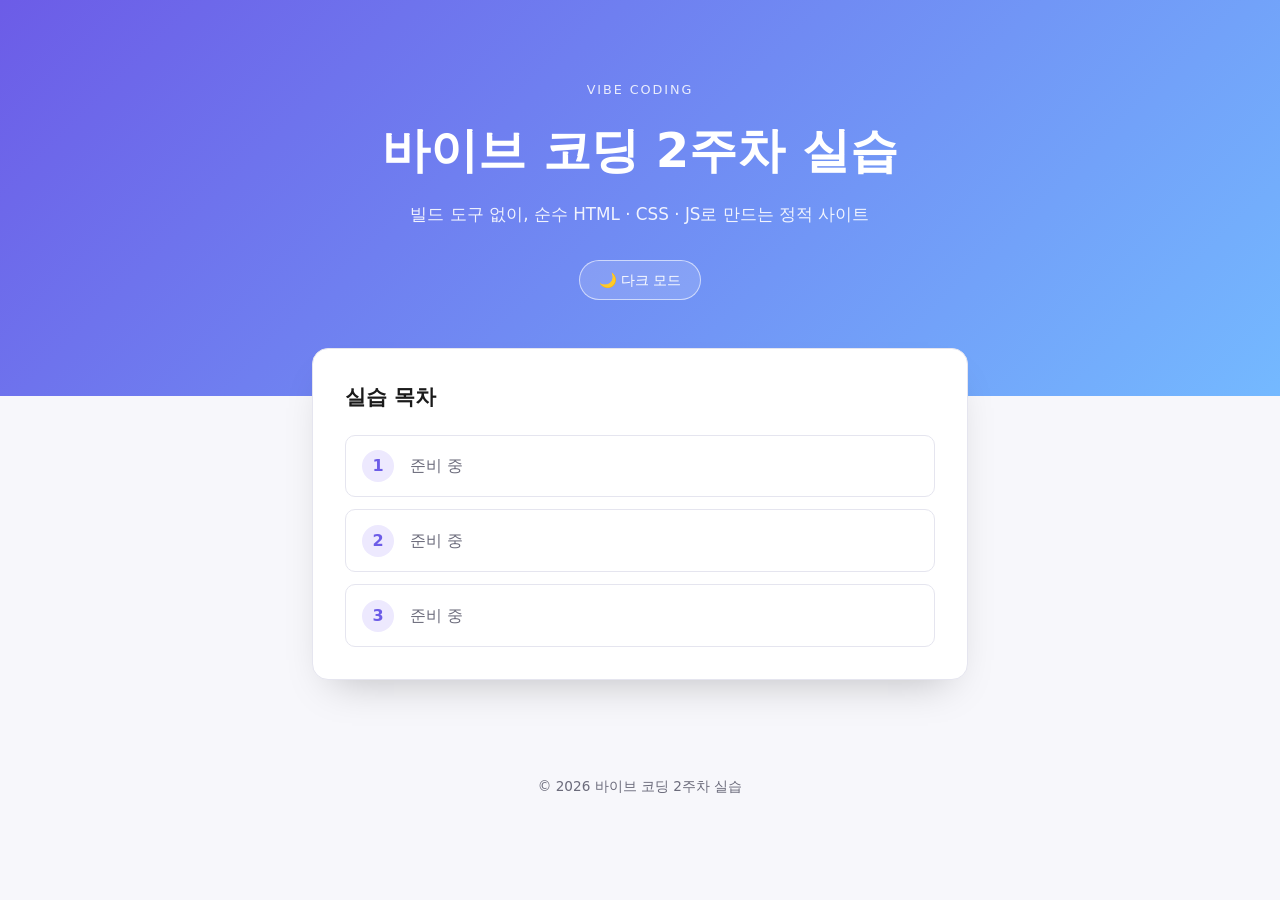
==== index.html @ 9d6e0a81 "index 생성" ====
<!DOCTYPE html>
<html lang="ko">
<head>
  <meta charset="UTF-8">
  <meta name="viewport" content="width=device-width, initial-scale=1.0">
  <title>바이브 코딩 2주차 실습</title>
  <link rel="stylesheet" href="css/style.css">
</head>
<body>
  <header class="hero">
    <div class="hero-inner">
      <p class="eyebrow">Vibe Coding</p>
      <h1>바이브 코딩 2주차 실습</h1>
      <p class="subtitle">빌드 도구 없이, 순수 HTML · CSS · JS로 만드는 정적 사이트</p>
      <button id="theme-toggle" class="theme-toggle" type="button" aria-label="테마 전환">🌙 다크 모드</button>
    </div>
  </header>

  <main>
    <section class="toc">
      <h2>실습 목차</h2>
      <ol class="toc-list">
        <li class="toc-item">
          <span class="toc-number">1</span>
          <span class="toc-text">준비 중</span>
        </li>
        <li class="toc-item">
          <span class="toc-number">2</span>
          <span class="toc-text">준비 중</span>
        </li>
        <li class="toc-item">
          <span class="toc-number">3</span>
          <span class="toc-text">준비 중</span>
        </li>
      </ol>
    </section>
  </main>

  <footer>
    <p>&copy; 2026 바이브 코딩 2주차 실습</p>
  </footer>

  <script src="js/main.js"></script>
</body>
</html>
---- css/style.css ----
:root {
  --bg: #f7f7fb;
  --text: #1a1a1a;
  --muted: #6b6b7b;
  --card-bg: #ffffff;
  --border: #e5e5ef;
  --accent: #6c5ce7;
  --accent-soft: #ede9fe;
}

:root[data-theme="dark"] {
  --bg: #12121a;
  --text: #f0f0f5;
  --muted: #a0a0b0;
  --card-bg: #1c1c28;
  --border: #2c2c3a;
  --accent: #a29bfe;
  --accent-soft: #2a2645;
}

* {
  box-sizing: border-box;
  margin: 0;
  padding: 0;
}

body {
  font-family: system-ui, -apple-system, "Segoe UI", sans-serif;
  line-height: 1.6;
  color: var(--text);
  background: var(--bg);
  transition: background 0.2s ease, color 0.2s ease;
}

/* 히어로 영역 */
.hero {
  background: linear-gradient(135deg, var(--accent) 0%, #74b9ff 100%);
  padding: 5rem 2rem 6rem;
  color: #fff;
  text-align: center;
}

.hero-inner {
  max-width: 640px;
  margin: 0 auto;
}

.eyebrow {
  text-transform: uppercase;
  letter-spacing: 0.15em;
  font-size: 0.8rem;
  opacity: 0.85;
  margin-bottom: 0.75rem;
}

.hero h1 {
  font-size: clamp(2rem, 5vw, 3rem);
  font-weight: 800;
  margin-bottom: 0.75rem;
}

.subtitle {
  font-size: 1.05rem;
  opacity: 0.9;
  margin-bottom: 2rem;
}

.theme-toggle {
  border: 1px solid rgba(255, 255, 255, 0.6);
  background: rgba(255, 255, 255, 0.15);
  color: #fff;
  padding: 0.6rem 1.2rem;
  border-radius: 999px;
  font-size: 0.9rem;
  cursor: pointer;
  transition: background 0.2s ease, transform 0.15s ease;
}

.theme-toggle:hover {
  background: rgba(255, 255, 255, 0.28);
  transform: translateY(-1px);
}

/* 본문 */
main {
  max-width: 720px;
  margin: -3rem auto 0;
  padding: 0 2rem 4rem;
}

.toc {
  background: var(--card-bg);
  border: 1px solid var(--border);
  border-radius: 16px;
  padding: 2rem;
  box-shadow: 0 20px 40px -20px rgba(0, 0, 0, 0.25);
}

.toc h2 {
  font-size: 1.3rem;
  margin-bottom: 1.25rem;
}

.toc-list {
  list-style: none;
  display: flex;
  flex-direction: column;
  gap: 0.75rem;
}

.toc-item {
  display: flex;
  align-items: center;
  gap: 1rem;
  padding: 0.9rem 1rem;
  border: 1px solid var(--border);
  border-radius: 10px;
  transition: border-color 0.2s ease, transform 0.15s ease;
}

.toc-item:hover {
  border-color: var(--accent);
  transform: translateX(4px);
}

.toc-number {
  display: inline-flex;
  align-items: center;
  justify-content: center;
  width: 2rem;
  height: 2rem;
  border-radius: 50%;
  background: var(--accent-soft);
  color: var(--accent);
  font-weight: 700;
  flex-shrink: 0;
}

.toc-text {
  color: var(--muted);
}

/* 푸터 */
footer {
  text-align: center;
  padding: 2rem;
  color: var(--muted);
  font-size: 0.85rem;
}
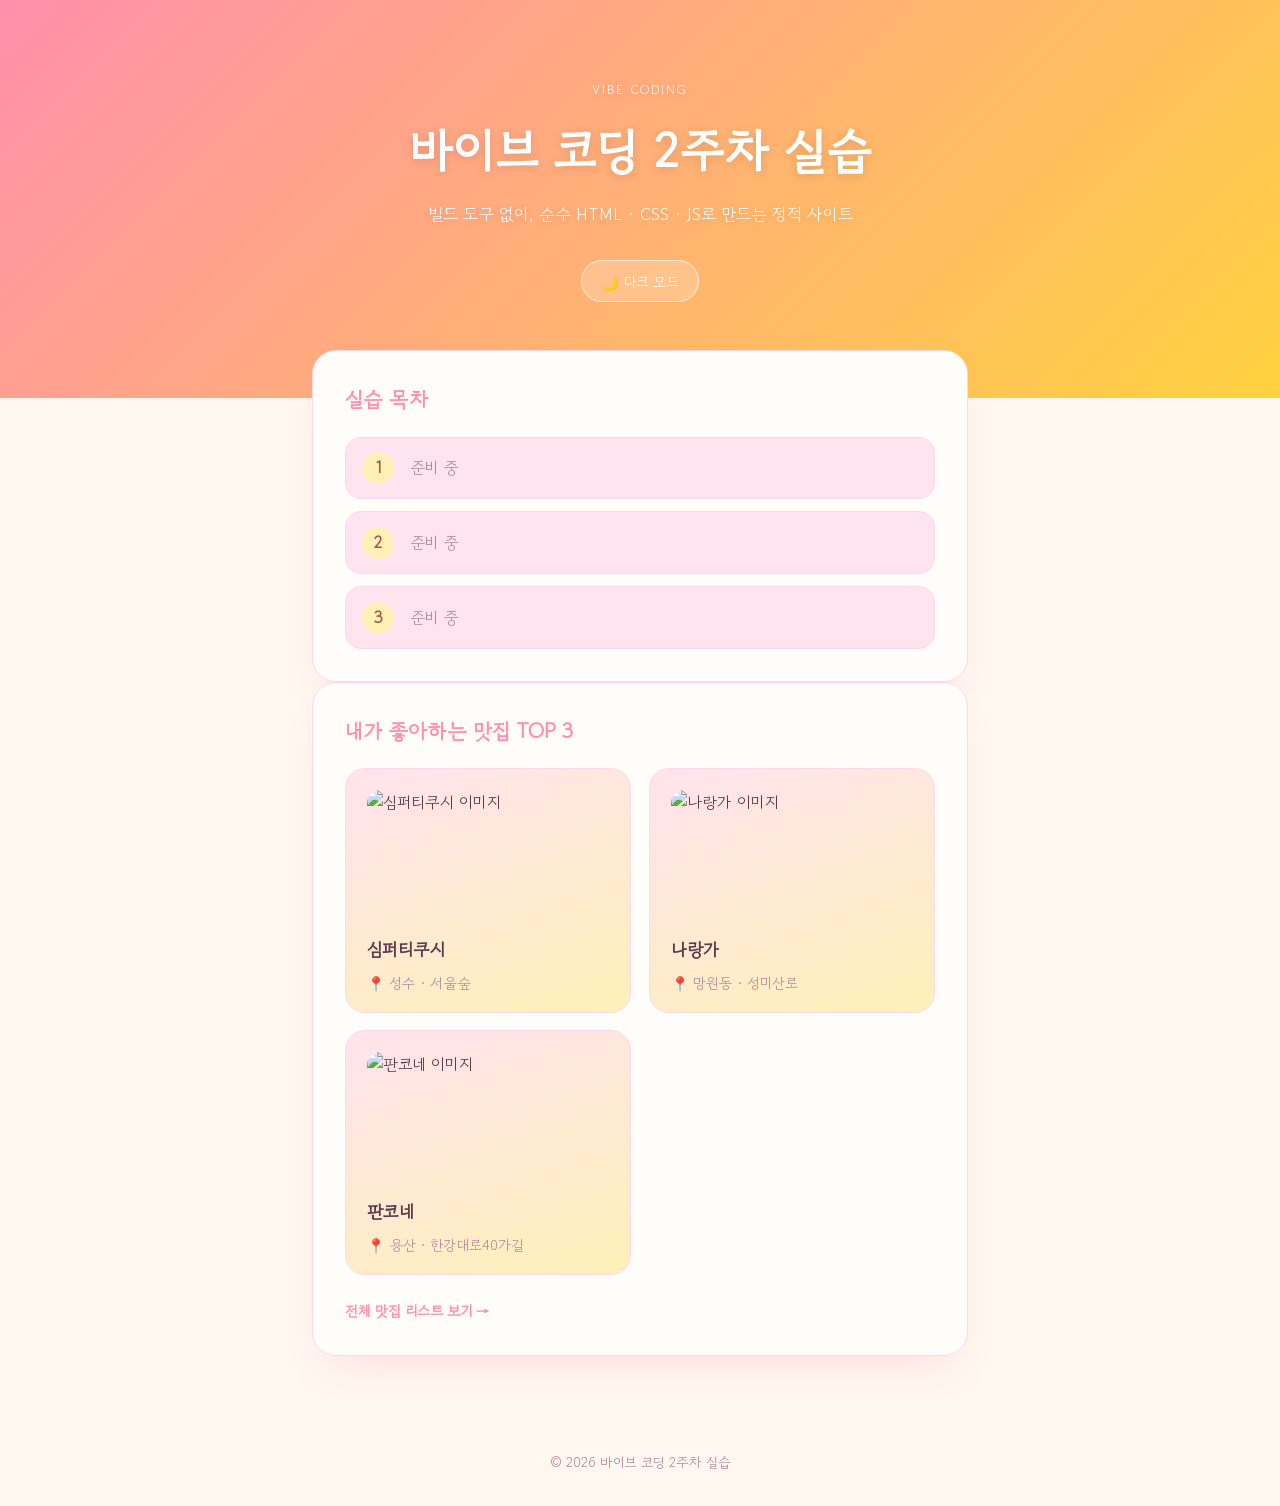
==== commit ec95af9d: "맛집 이미지를 테마에 맞는 사진으로 교체 무작위 picsum 이미지 대신 loremflickr 키워드 검색을 사용해 각 가게 성격(파스타, 베이커리, 젤라또 등)에 맞는 이미지로 " ====
--- a/index.html
+++ b/index.html
@@ -34,6 +34,28 @@
         </li>
       </ol>
     </section>
+
+    <section class="restaurants">
+      <h2>내가 좋아하는 맛집 TOP 3</h2>
+      <ul class="restaurant-grid">
+        <li class="restaurant-card">
+          <img class="restaurant-image" src="https://loremflickr.com/400/300/pasta?lock=1" alt="심퍼티쿠시 이미지" loading="lazy">
+          <span class="restaurant-name">심퍼티쿠시</span>
+          <span class="restaurant-location">📍 성수 · 서울숲</span>
+        </li>
+        <li class="restaurant-card">
+          <img class="restaurant-image" src="https://loremflickr.com/400/300/noodles?lock=2" alt="나랑가 이미지" loading="lazy">
+          <span class="restaurant-name">나랑가</span>
+          <span class="restaurant-location">📍 망원동 · 성미산로</span>
+        </li>
+        <li class="restaurant-card">
+          <img class="restaurant-image" src="https://loremflickr.com/400/300/bakery?lock=3" alt="판코네 이미지" loading="lazy">
+          <span class="restaurant-name">판코네</span>
+          <span class="restaurant-location">📍 용산 · 한강대로40가길</span>
+        </li>
+      </ul>
+      <a class="back-link" href="restaurants.html">전체 맛집 리스트 보기 →</a>
+    </section>
   </main>
 
   <footer>
--- a/css/style.css
+++ b/css/style.css
@@ -1,21 +1,27 @@
+@import url('https://fonts.googleapis.com/css2?family=Gowun+Dodum&display=swap');
+
 :root {
-  --bg: #f7f7fb;
-  --text: #1a1a1a;
-  --muted: #6b6b7b;
-  --card-bg: #ffffff;
-  --border: #e5e5ef;
-  --accent: #6c5ce7;
-  --accent-soft: #ede9fe;
+  --bg: #fff7f0;
+  --text: #5b3a4a;
+  --muted: #b48a9a;
+  --card-bg: #fffdfa;
+  --border: #ffd6e8;
+  --accent: #ff8fab;
+  --accent-2: #ffd23f;
+  --accent-soft: #fff0b8;
+  --pink-soft: #ffe3ee;
 }
 
 :root[data-theme="dark"] {
-  --bg: #12121a;
-  --text: #f0f0f5;
-  --muted: #a0a0b0;
-  --card-bg: #1c1c28;
-  --border: #2c2c3a;
-  --accent: #a29bfe;
-  --accent-soft: #2a2645;
+  --bg: #2b1f2a;
+  --text: #ffe9f2;
+  --muted: #d9aec2;
+  --card-bg: #3a2b3a;
+  --border: #5c3f52;
+  --accent: #ff9ecf;
+  --accent-2: #ffd23f;
+  --accent-soft: #4a3a2a;
+  --pink-soft: #4a2f42;
 }
 
 * {
@@ -25,7 +31,7 @@
 }
 
 body {
-  font-family: system-ui, -apple-system, "Segoe UI", sans-serif;
+  font-family: "Gowun Dodum", system-ui, -apple-system, "Segoe UI", sans-serif;
   line-height: 1.6;
   color: var(--text);
   background: var(--bg);
@@ -34,10 +40,11 @@
 
 /* 히어로 영역 */
 .hero {
-  background: linear-gradient(135deg, var(--accent) 0%, #74b9ff 100%);
+  background: linear-gradient(135deg, var(--accent) 0%, var(--accent-2) 100%);
   padding: 5rem 2rem 6rem;
   color: #fff;
   text-align: center;
+  text-shadow: 0 2px 10px rgba(0, 0, 0, 0.12);
 }
 
 .hero-inner {
@@ -49,7 +56,7 @@
   text-transform: uppercase;
   letter-spacing: 0.15em;
   font-size: 0.8rem;
-  opacity: 0.85;
+  opacity: 0.9;
   margin-bottom: 0.75rem;
 }
 
@@ -61,24 +68,25 @@
 
 .subtitle {
   font-size: 1.05rem;
-  opacity: 0.9;
+  opacity: 0.95;
   margin-bottom: 2rem;
 }
 
 .theme-toggle {
-  border: 1px solid rgba(255, 255, 255, 0.6);
-  background: rgba(255, 255, 255, 0.15);
+  border: 1px solid rgba(255, 255, 255, 0.7);
+  background: rgba(255, 255, 255, 0.2);
   color: #fff;
   padding: 0.6rem 1.2rem;
   border-radius: 999px;
   font-size: 0.9rem;
+  font-family: inherit;
   cursor: pointer;
   transition: background 0.2s ease, transform 0.15s ease;
 }
 
 .theme-toggle:hover {
-  background: rgba(255, 255, 255, 0.28);
-  transform: translateY(-1px);
+  background: rgba(255, 255, 255, 0.35);
+  transform: translateY(-1px) scale(1.03);
 }
 
 /* 본문 */
@@ -88,17 +96,20 @@
   padding: 0 2rem 4rem;
 }
 
-.toc {
+.toc,
+.restaurants {
   background: var(--card-bg);
   border: 1px solid var(--border);
-  border-radius: 16px;
+  border-radius: 24px;
   padding: 2rem;
-  box-shadow: 0 20px 40px -20px rgba(0, 0, 0, 0.25);
-}
-
-.toc h2 {
+  box-shadow: 0 20px 40px -20px rgba(255, 143, 171, 0.35);
+}
+
+.toc h2,
+.restaurants h2 {
   font-size: 1.3rem;
   margin-bottom: 1.25rem;
+  color: var(--accent);
 }
 
 .toc-list {
@@ -113,14 +124,15 @@
   align-items: center;
   gap: 1rem;
   padding: 0.9rem 1rem;
+  background: var(--pink-soft);
   border: 1px solid var(--border);
-  border-radius: 10px;
+  border-radius: 16px;
   transition: border-color 0.2s ease, transform 0.15s ease;
 }
 
 .toc-item:hover {
   border-color: var(--accent);
-  transform: translateX(4px);
+  transform: translateX(4px) scale(1.02);
 }
 
 .toc-number {
@@ -131,13 +143,70 @@
   height: 2rem;
   border-radius: 50%;
   background: var(--accent-soft);
-  color: var(--accent);
+  color: #a15a3f;
   font-weight: 700;
   flex-shrink: 0;
 }
 
 .toc-text {
   color: var(--muted);
+}
+
+/* 맛집 리스트 */
+.restaurant-grid {
+  list-style: none;
+  display: grid;
+  grid-template-columns: repeat(auto-fill, minmax(220px, 1fr));
+  gap: 1.1rem;
+}
+
+.restaurant-card {
+  position: relative;
+  display: flex;
+  flex-direction: column;
+  gap: 0.4rem;
+  padding: 1.3rem 1.3rem 1.1rem;
+  background: linear-gradient(160deg, var(--pink-soft) 0%, var(--accent-soft) 100%);
+  border: 1px solid var(--border);
+  border-radius: 20px;
+  transition: border-color 0.2s ease, transform 0.2s ease, box-shadow 0.2s ease;
+}
+
+.restaurant-image {
+  width: 100%;
+  height: 140px;
+  object-fit: cover;
+  border-radius: 14px;
+}
+
+.restaurant-card:hover {
+  border-color: var(--accent);
+  transform: translateY(-4px) rotate(-1deg);
+  box-shadow: 0 16px 28px -16px rgba(255, 143, 171, 0.5);
+}
+
+.restaurant-name {
+  font-weight: 700;
+  font-size: 1.1rem;
+  color: var(--text);
+}
+
+.restaurant-location {
+  color: var(--muted);
+  font-size: 0.9rem;
+}
+
+.back-link {
+  display: inline-block;
+  margin-top: 1.5rem;
+  color: var(--accent);
+  text-decoration: none;
+  font-size: 0.9rem;
+  font-weight: 700;
+}
+
+.back-link:hover {
+  text-decoration: underline;
 }
 
 /* 푸터 */
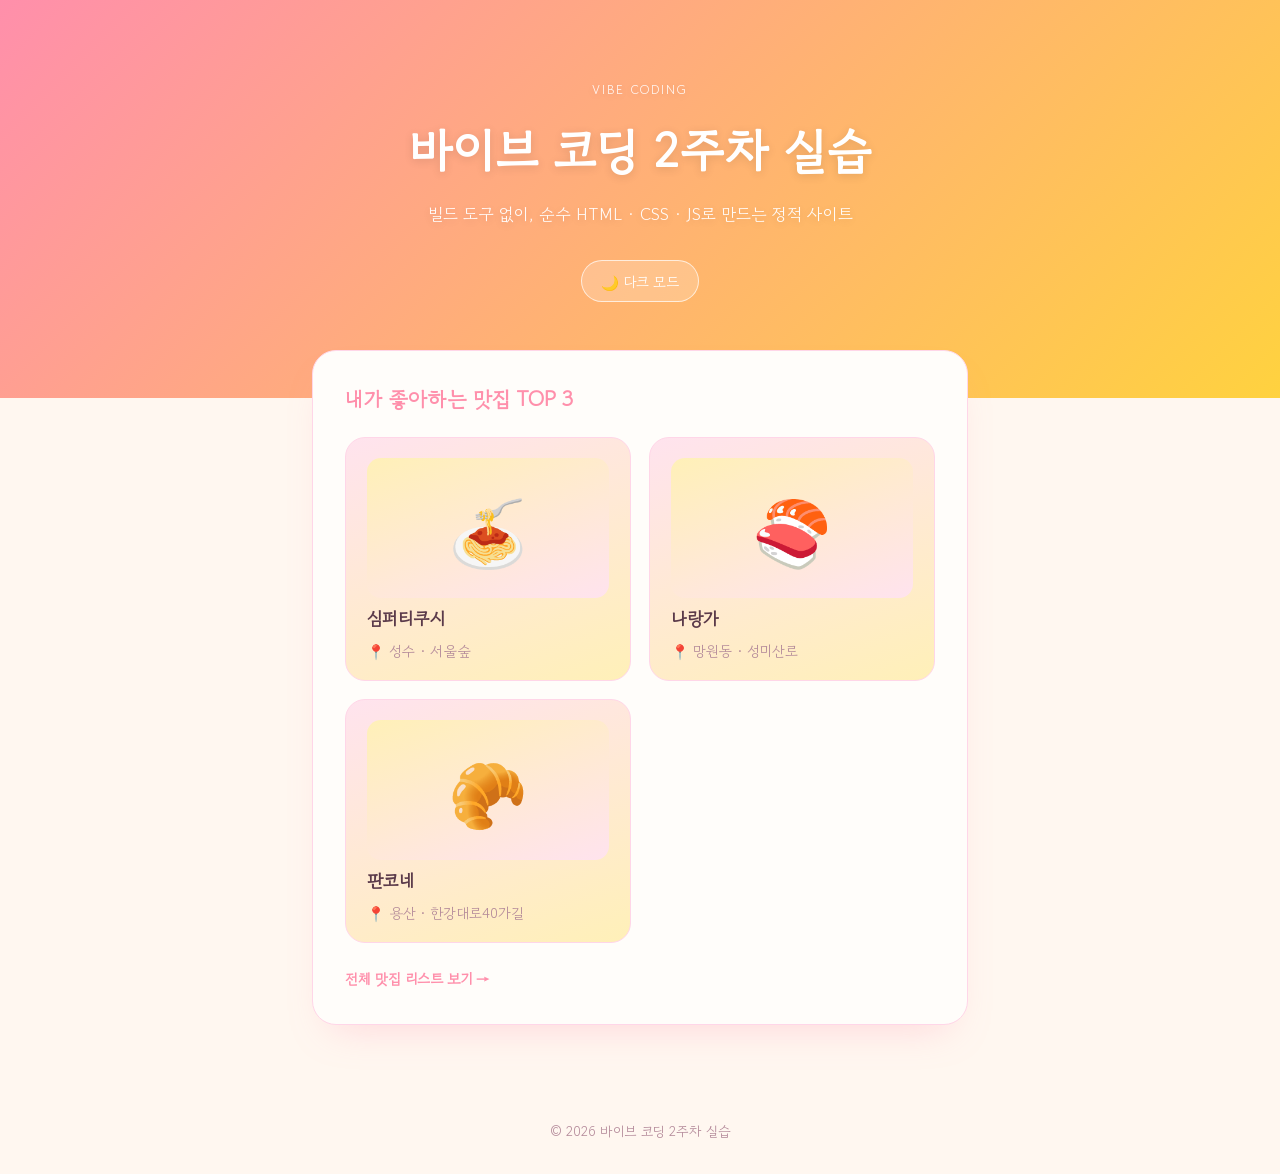
==== commit aa95cf4a: "맛집 이미지를 일러스트 이모지로 교체하고 목차 섹션 제거 사진 대신 가게 성격에 맞는 이모지 일러스트(파스타, 초밥, 빵 등)를 사용하고, 사용하지 않는 실습 목차 섹션과 관련 C" ====
--- a/index.html
+++ b/index.html
@@ -17,39 +17,21 @@
   </header>
 
   <main>
-    <section class="toc">
-      <h2>실습 목차</h2>
-      <ol class="toc-list">
-        <li class="toc-item">
-          <span class="toc-number">1</span>
-          <span class="toc-text">준비 중</span>
-        </li>
-        <li class="toc-item">
-          <span class="toc-number">2</span>
-          <span class="toc-text">준비 중</span>
-        </li>
-        <li class="toc-item">
-          <span class="toc-number">3</span>
-          <span class="toc-text">준비 중</span>
-        </li>
-      </ol>
-    </section>
-
     <section class="restaurants">
       <h2>내가 좋아하는 맛집 TOP 3</h2>
       <ul class="restaurant-grid">
         <li class="restaurant-card">
-          <img class="restaurant-image" src="https://loremflickr.com/400/300/pasta?lock=1" alt="심퍼티쿠시 이미지" loading="lazy">
+          <div class="restaurant-image" aria-hidden="true">🍝</div>
           <span class="restaurant-name">심퍼티쿠시</span>
           <span class="restaurant-location">📍 성수 · 서울숲</span>
         </li>
         <li class="restaurant-card">
-          <img class="restaurant-image" src="https://loremflickr.com/400/300/noodles?lock=2" alt="나랑가 이미지" loading="lazy">
+          <div class="restaurant-image" aria-hidden="true">🍣</div>
           <span class="restaurant-name">나랑가</span>
           <span class="restaurant-location">📍 망원동 · 성미산로</span>
         </li>
         <li class="restaurant-card">
-          <img class="restaurant-image" src="https://loremflickr.com/400/300/bakery?lock=3" alt="판코네 이미지" loading="lazy">
+          <div class="restaurant-image" aria-hidden="true">🥐</div>
           <span class="restaurant-name">판코네</span>
           <span class="restaurant-location">📍 용산 · 한강대로40가길</span>
         </li>
--- a/css/style.css
+++ b/css/style.css
@@ -96,7 +96,6 @@
   padding: 0 2rem 4rem;
 }
 
-.toc,
 .restaurants {
   background: var(--card-bg);
   border: 1px solid var(--border);
@@ -105,51 +104,10 @@
   box-shadow: 0 20px 40px -20px rgba(255, 143, 171, 0.35);
 }
 
-.toc h2,
 .restaurants h2 {
   font-size: 1.3rem;
   margin-bottom: 1.25rem;
   color: var(--accent);
-}
-
-.toc-list {
-  list-style: none;
-  display: flex;
-  flex-direction: column;
-  gap: 0.75rem;
-}
-
-.toc-item {
-  display: flex;
-  align-items: center;
-  gap: 1rem;
-  padding: 0.9rem 1rem;
-  background: var(--pink-soft);
-  border: 1px solid var(--border);
-  border-radius: 16px;
-  transition: border-color 0.2s ease, transform 0.15s ease;
-}
-
-.toc-item:hover {
-  border-color: var(--accent);
-  transform: translateX(4px) scale(1.02);
-}
-
-.toc-number {
-  display: inline-flex;
-  align-items: center;
-  justify-content: center;
-  width: 2rem;
-  height: 2rem;
-  border-radius: 50%;
-  background: var(--accent-soft);
-  color: #a15a3f;
-  font-weight: 700;
-  flex-shrink: 0;
-}
-
-.toc-text {
-  color: var(--muted);
 }
 
 /* 맛집 리스트 */
@@ -175,8 +133,12 @@
 .restaurant-image {
   width: 100%;
   height: 140px;
-  object-fit: cover;
+  display: flex;
+  align-items: center;
+  justify-content: center;
+  font-size: 4rem;
   border-radius: 14px;
+  background: linear-gradient(160deg, var(--accent-soft) 0%, var(--pink-soft) 100%);
 }
 
 .restaurant-card:hover {
